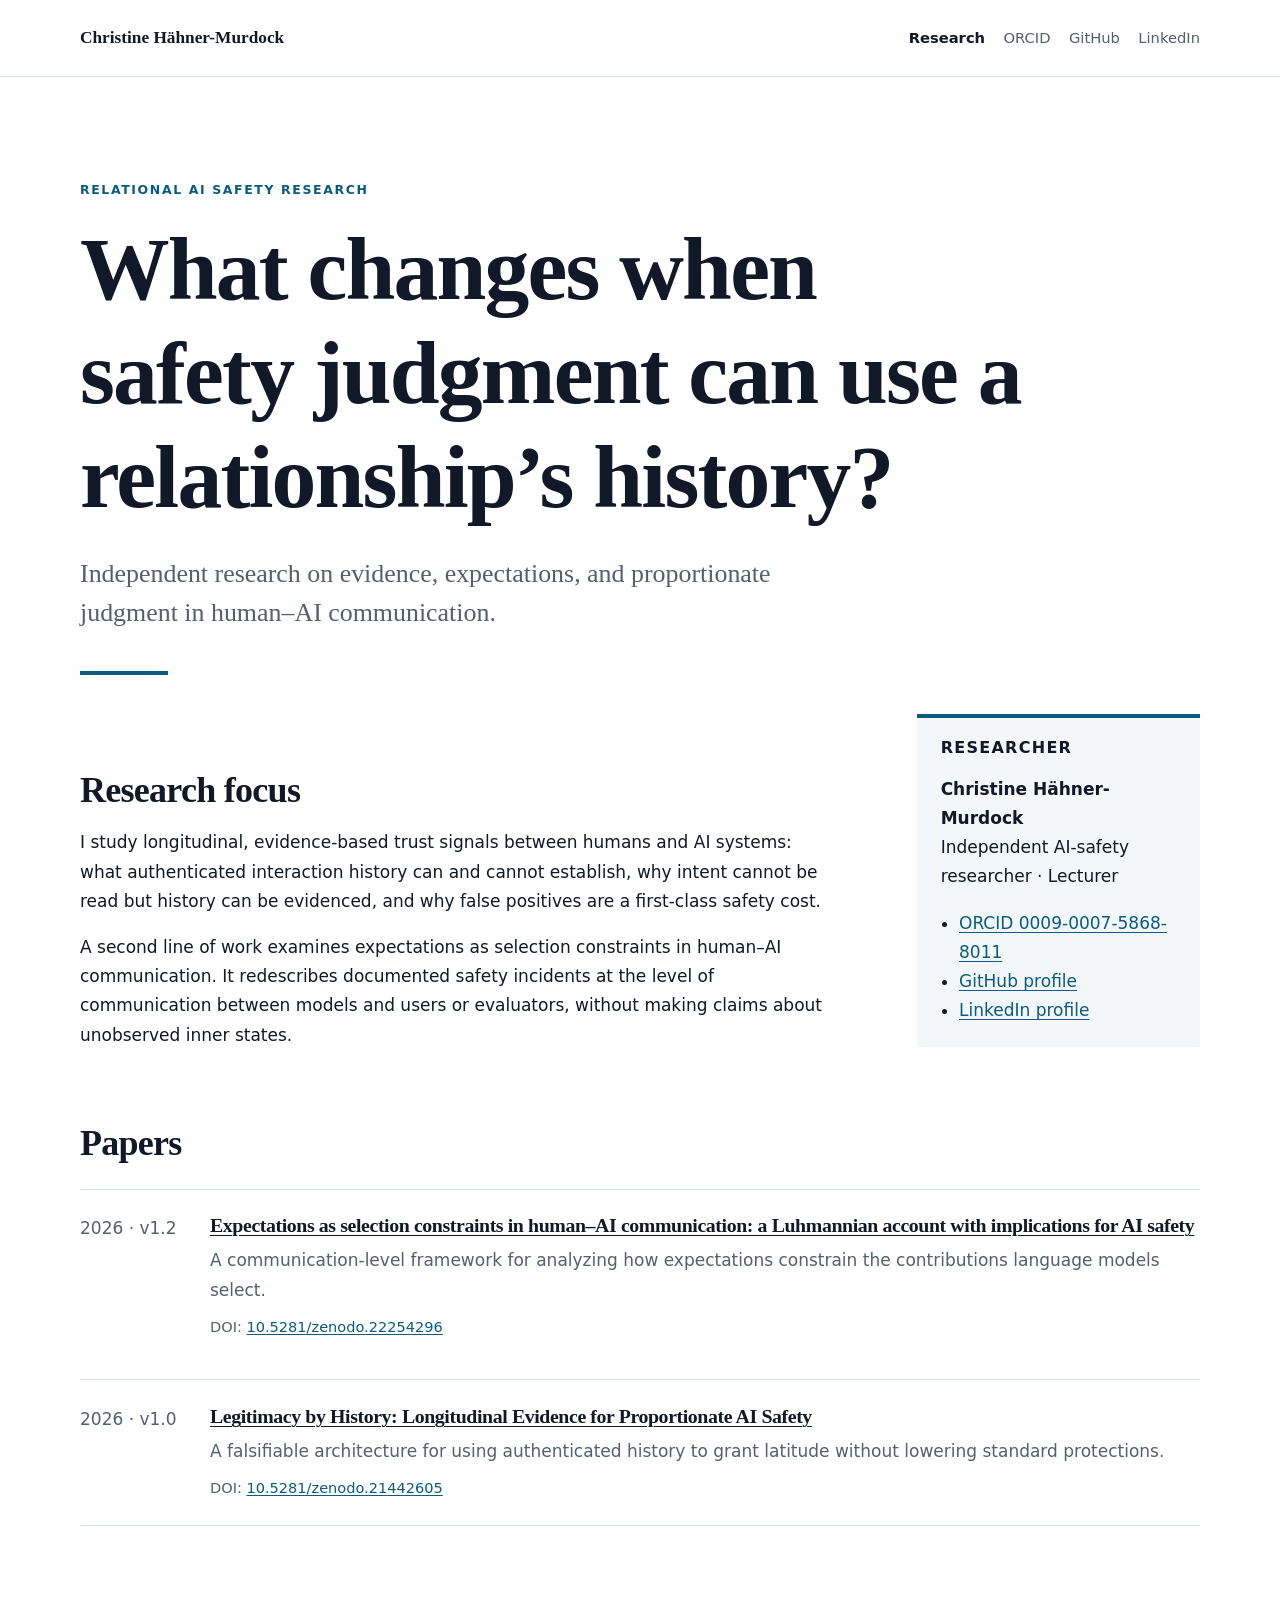
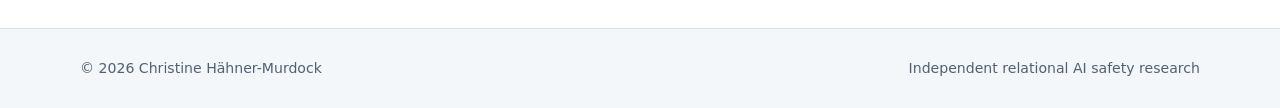
==== index.html @ 084318bb "Publish relational AI safety research site" ====
<!doctype html>
<html lang="en">
<head>
  <meta charset="utf-8">
  <meta name="viewport" content="width=device-width, initial-scale=1">
  <title>Christine Hähner-Murdock — Relational AI Safety Research</title>
  <meta name="description" content="Independent research on relational AI safety, human–AI communication, longitudinal evidence, expectations, and proportionate safety judgment.">
  <meta name="author" content="Christine Hähner-Murdock">
  <meta name="robots" content="index, follow">
  <link rel="canonical" href="https://christine-haehner-murdock.github.io/">
  <link rel="stylesheet" href="/assets/styles.css">
  <meta property="og:type" content="website">
  <meta property="og:site_name" content="Christine Hähner-Murdock — Relational AI Safety Research">
  <meta property="og:title" content="Christine Hähner-Murdock — Relational AI Safety Research">
  <meta property="og:description" content="Independent research on relational AI safety and human–AI communication.">
  <meta property="og:url" content="https://christine-haehner-murdock.github.io/">
  <script type="application/ld+json">
  {
    "@context": "https://schema.org",
    "@type": "Person",
    "name": "Christine Hähner-Murdock",
    "alternateName": "Christine Haehner Murdock",
    "url": "https://christine-haehner-murdock.github.io/",
    "jobTitle": "Independent AI-safety researcher and lecturer",
    "sameAs": [
      "https://orcid.org/0009-0007-5868-8011",
      "https://github.com/Christine-Haehner-Murdock",
      "https://www.linkedin.com/in/christinehm/"
    ],
    "knowsAbout": ["AI safety", "human–AI communication", "relational AI safety", "longitudinal evidence", "systems theory"]
  }
  </script>
</head>
<body>
  <a class="skip-link" href="#main">Skip to content</a>
  <header class="site-header">
    <nav class="nav" aria-label="Primary">
      <a class="brand" href="/">Christine Hähner-Murdock</a>
      <div class="nav-links">
        <a aria-current="page" href="/">Research</a>
        <a href="https://orcid.org/0009-0007-5868-8011" rel="me">ORCID</a>
        <a href="https://github.com/Christine-Haehner-Murdock" rel="me">GitHub</a>
        <a href="https://www.linkedin.com/in/christinehm/" rel="me">LinkedIn</a>
      </div>
    </nav>
  </header>

  <main id="main" class="page-shell">
    <p class="eyebrow">Relational AI safety research</p>
    <h1>What changes when safety judgment can use a relationship’s history?</h1>
    <p class="lede">Independent research on evidence, expectations, and proportionate judgment in human–AI communication.</p>
    <div class="rule" aria-hidden="true"></div>

    <section class="profile-grid" aria-labelledby="about-title">
      <div>
        <h2 id="about-title">Research focus</h2>
        <p>I study longitudinal, evidence-based trust signals between humans and AI systems: what authenticated interaction history can and cannot establish, why intent cannot be read but history can be evidenced, and why false positives are a first-class safety cost.</p>
        <p>A second line of work examines expectations as selection constraints in human–AI communication. It redescribes documented safety incidents at the level of communication between models and users or evaluators, without making claims about unobserved inner states.</p>
      </div>
      <aside class="profile-aside" aria-label="Researcher details">
        <h2>Researcher</h2>
        <p><strong>Christine Hähner-Murdock</strong><br>Independent AI-safety researcher · Lecturer</p>
        <ul>
          <li><a href="https://orcid.org/0009-0007-5868-8011" rel="me">ORCID 0009-0007-5868-8011</a></li>
          <li><a href="https://github.com/Christine-Haehner-Murdock" rel="me">GitHub profile</a></li>
          <li><a href="https://www.linkedin.com/in/christinehm/" rel="me">LinkedIn profile</a></li>
        </ul>
      </aside>
    </section>

    <section aria-labelledby="papers-title">
      <h2 id="papers-title">Papers</h2>
      <div class="paper-list">
        <article class="paper-card">
          <div class="paper-card__year">2026 · v1.2</div>
          <div>
            <h3><a href="/papers/expectations-as-selection-constraints/">Expectations as selection constraints in human–AI communication: a Luhmannian account with implications for AI safety</a></h3>
            <p>A communication-level framework for analyzing how expectations constrain the contributions language models select.</p>
            <p class="paper-card__meta">DOI: <a href="https://doi.org/10.5281/zenodo.22254296">10.5281/zenodo.22254296</a></p>
          </div>
        </article>
        <article class="paper-card">
          <div class="paper-card__year">2026 · v1.0</div>
          <div>
            <h3><a href="/papers/legitimacy-by-history/">Legitimacy by History: Longitudinal Evidence for Proportionate AI Safety</a></h3>
            <p>A falsifiable architecture for using authenticated history to grant latitude without lowering standard protections.</p>
            <p class="paper-card__meta">DOI: <a href="https://doi.org/10.5281/zenodo.21442605">10.5281/zenodo.21442605</a></p>
          </div>
        </article>
      </div>
    </section>
  </main>

  <footer class="site-footer">
    <div class="site-footer__inner">
      <span>© 2026 Christine Hähner-Murdock</span>
      <span>Independent relational AI safety research</span>
    </div>
  </footer>
</body>
</html>
---- assets/styles.css ----
:root {
  --ink: #111827;
  --muted: #526070;
  --line: #d9e1e8;
  --wash: #f3f7fa;
  --accent: #095c81;
  --accent-dark: #063f59;
  --paper: #ffffff;
  --serif: Georgia, "Times New Roman", serif;
  --sans: Inter, ui-sans-serif, system-ui, -apple-system, BlinkMacSystemFont, "Segoe UI", sans-serif;
}

* { box-sizing: border-box; }

html { scroll-behavior: smooth; }

body {
  margin: 0;
  color: var(--ink);
  background: var(--paper);
  font-family: var(--sans);
  font-size: 17px;
  line-height: 1.72;
  text-rendering: optimizeLegibility;
}

a { color: var(--accent); text-underline-offset: 0.16em; }
a:hover { color: var(--accent-dark); }
a:focus-visible { outline: 3px solid #72c7ec; outline-offset: 3px; }

.skip-link {
  position: absolute;
  left: 1rem;
  top: -5rem;
  z-index: 10;
  padding: .65rem .9rem;
  background: var(--ink);
  color: white;
}
.skip-link:focus { top: 1rem; }

.site-header {
  border-bottom: 1px solid var(--line);
  background: rgba(255,255,255,.97);
}

.nav, .page-shell, .site-footer__inner {
  width: min(1120px, calc(100% - 2.5rem));
  margin-inline: auto;
}

.nav {
  min-height: 76px;
  display: flex;
  align-items: center;
  justify-content: space-between;
  gap: 1.5rem;
}

.brand {
  color: var(--ink);
  font-family: var(--serif);
  font-size: 1.08rem;
  font-weight: 700;
  text-decoration: none;
}

.nav-links { display: flex; flex-wrap: wrap; gap: 1.15rem; }
.nav-links a { color: var(--muted); font-size: .92rem; text-decoration: none; }
.nav-links a[aria-current="page"] { color: var(--ink); font-weight: 700; }

.page-shell { padding-block: clamp(3.2rem, 8vw, 7.5rem); }
.page-shell--article { max-width: 900px; }

.eyebrow {
  margin: 0 0 1rem;
  color: var(--accent);
  font-size: .78rem;
  font-weight: 800;
  letter-spacing: .13em;
  text-transform: uppercase;
}

h1, h2, h3 {
  margin: 0;
  font-family: var(--serif);
  line-height: 1.16;
  letter-spacing: -.02em;
}

h1 { max-width: 950px; font-size: clamp(2.5rem, 7vw, 5.6rem); font-weight: 600; }
.article-title { font-size: clamp(2.15rem, 5.2vw, 4.35rem); }
h2 { margin-top: 3.5rem; font-size: clamp(1.65rem, 3vw, 2.25rem); }
h3 { font-size: 1.24rem; }

.lede {
  max-width: 760px;
  margin: 1.65rem 0 0;
  color: var(--muted);
  font-family: var(--serif);
  font-size: clamp(1.22rem, 2.5vw, 1.62rem);
  line-height: 1.5;
}

.rule { width: 88px; height: 4px; margin: 2.4rem 0; background: var(--accent); }

.profile-grid {
  display: grid;
  grid-template-columns: minmax(0, 1.45fr) minmax(240px, .55fr);
  gap: clamp(2.5rem, 7vw, 6rem);
  align-items: start;
}

.profile-grid p { max-width: 750px; }
.profile-aside { padding: 1.35rem 1.5rem; border-top: 4px solid var(--accent); background: var(--wash); }
.profile-aside h2 { margin-top: 0; font-size: 1rem; font-family: var(--sans); letter-spacing: .08em; text-transform: uppercase; }
.profile-aside ul { margin: 1rem 0 0; padding-left: 1.15rem; }

.paper-list { display: grid; gap: 1rem; margin-top: 1.5rem; }
.paper-card {
  display: grid;
  grid-template-columns: 110px minmax(0, 1fr);
  gap: 1.25rem;
  padding: 1.55rem 0;
  border-top: 1px solid var(--line);
}
.paper-card:last-child { border-bottom: 1px solid var(--line); }
.paper-card__year { color: var(--muted); font-variant-numeric: tabular-nums; }
.paper-card h3 a { color: var(--ink); text-decoration-thickness: 1px; }
.paper-card p { margin: .55rem 0 0; color: var(--muted); }
.paper-card__meta { font-size: .91rem; }

.article-meta {
  display: grid;
  grid-template-columns: repeat(2, minmax(0, 1fr));
  gap: .55rem 2rem;
  margin-top: 2rem;
  padding: 1.25rem 0;
  border-block: 1px solid var(--line);
  color: var(--muted);
  font-size: .94rem;
}
.article-meta strong { color: var(--ink); }

.actions { display: flex; flex-wrap: wrap; gap: .75rem; margin-top: 1.6rem; }
.button {
  display: inline-flex;
  align-items: center;
  min-height: 46px;
  padding: .65rem 1rem;
  border: 1px solid var(--accent);
  color: white;
  background: var(--accent);
  font-weight: 750;
  text-decoration: none;
}
.button:hover { color: white; background: var(--accent-dark); }
.button--quiet { color: var(--accent); background: white; }
.button--quiet:hover { color: white; }

.abstract { margin-top: 3.25rem; }
.abstract p { max-width: 780px; }
.keywords { margin-top: 2rem; color: var(--muted); font-size: .92rem; }

.site-footer { border-top: 1px solid var(--line); background: var(--wash); }
.site-footer__inner { padding-block: 1.7rem; display: flex; justify-content: space-between; gap: 1rem; color: var(--muted); font-size: .88rem; }

@media (max-width: 760px) {
  .nav { align-items: flex-start; flex-direction: column; padding-block: 1rem; }
  .profile-grid, .article-meta { grid-template-columns: 1fr; }
  .paper-card { grid-template-columns: 1fr; gap: .25rem; }
  .site-footer__inner { flex-direction: column; }
}

@media print {
  .site-header, .actions, .site-footer, .skip-link { display: none; }
  .page-shell { width: 100%; padding: 0; }
  a { color: inherit; }
}
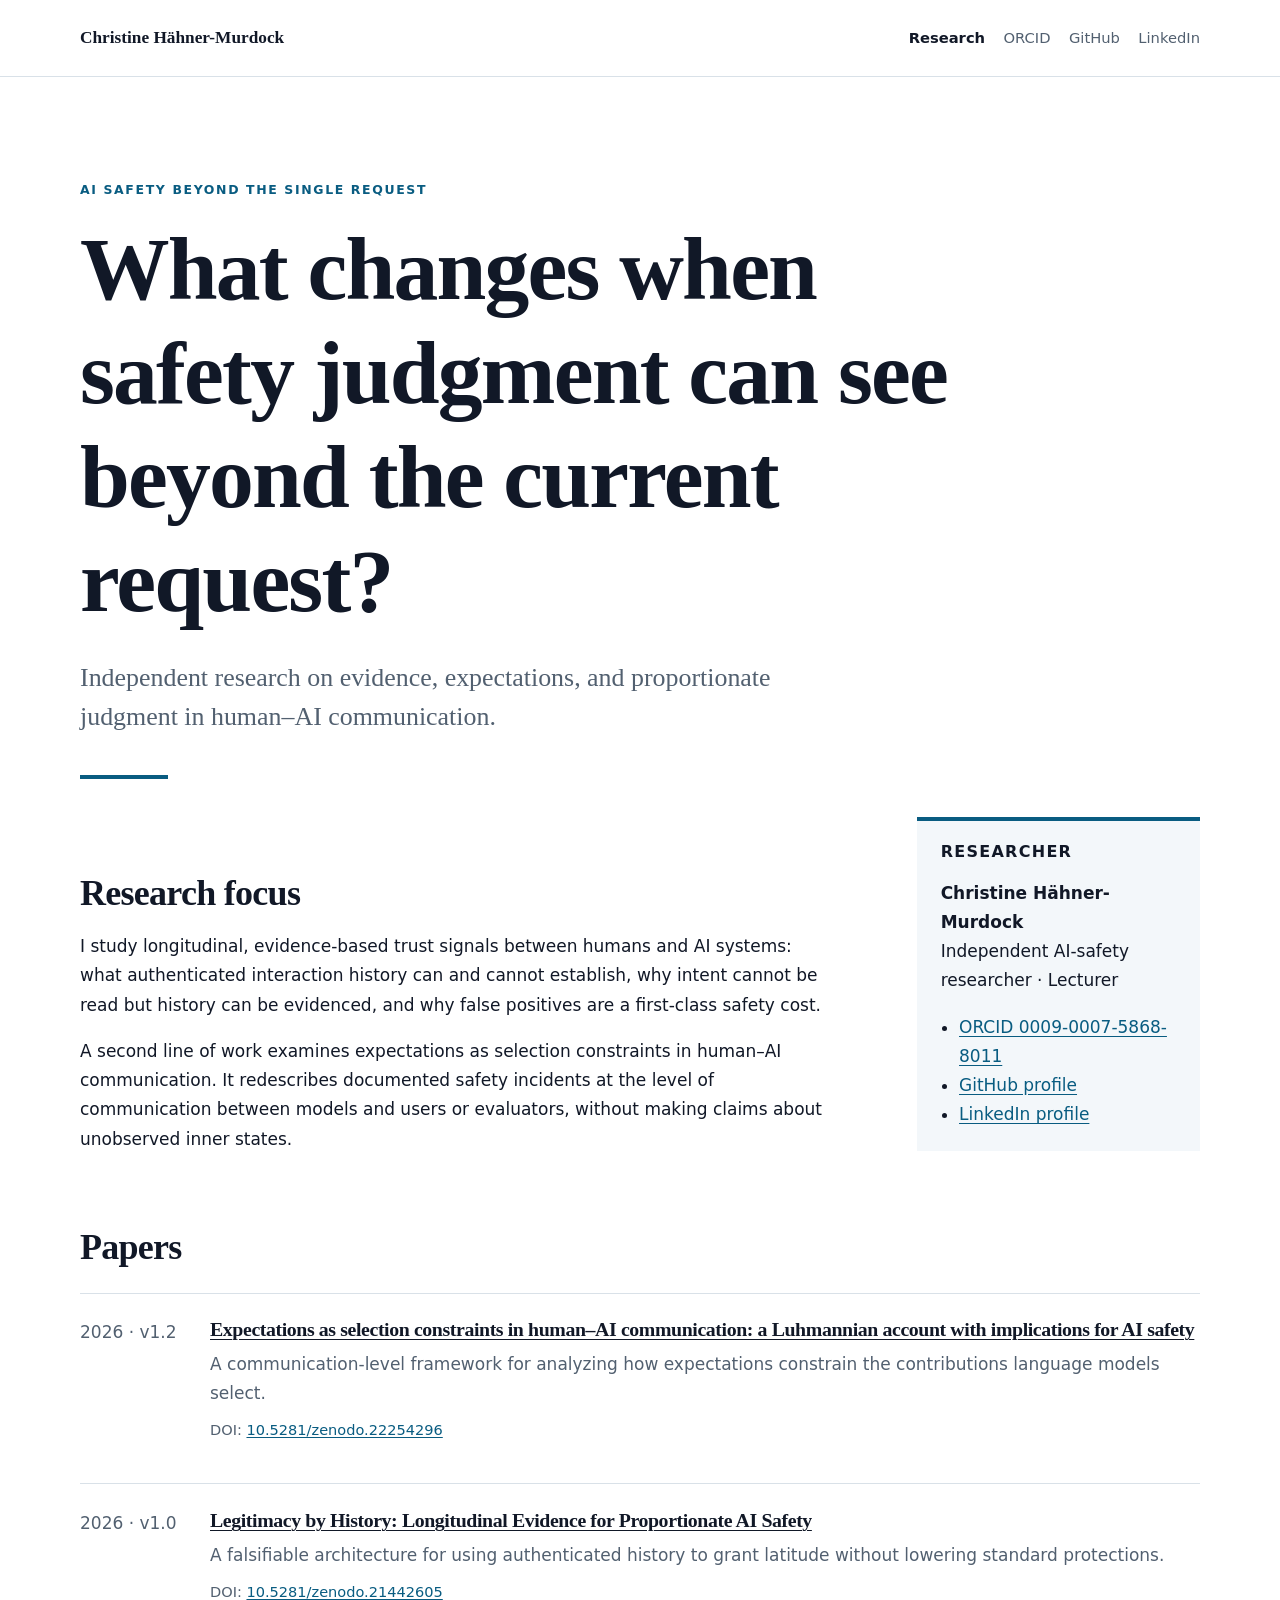
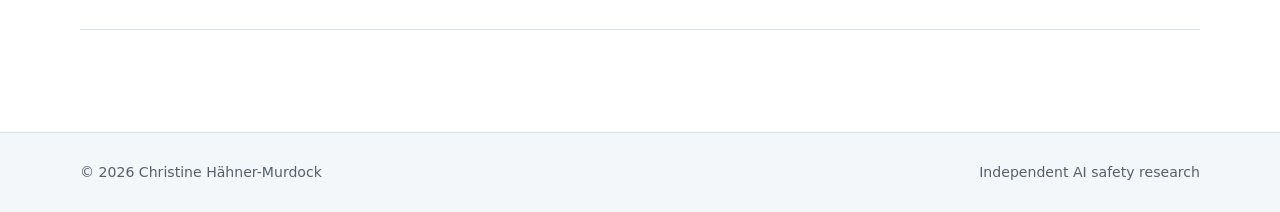
==== commit a5024b9f: "Rename research programme and revise hero" ====
--- a/index.html
+++ b/index.html
@@ -3,16 +3,16 @@
 <head>
   <meta charset="utf-8">
   <meta name="viewport" content="width=device-width, initial-scale=1">
-  <title>Christine Hähner-Murdock — Relational AI Safety Research</title>
-  <meta name="description" content="Independent research on relational AI safety, human–AI communication, longitudinal evidence, expectations, and proportionate safety judgment.">
+  <title>Christine Hähner-Murdock — AI Safety Beyond the Single Request</title>
+  <meta name="description" content="Independent research on AI safety beyond the single request: human–AI communication, longitudinal evidence, expectations, and proportionate safety judgment.">
   <meta name="author" content="Christine Hähner-Murdock">
   <meta name="robots" content="index, follow">
   <link rel="canonical" href="https://christine-haehner-murdock.github.io/">
   <link rel="stylesheet" href="/assets/styles.css">
   <meta property="og:type" content="website">
-  <meta property="og:site_name" content="Christine Hähner-Murdock — Relational AI Safety Research">
-  <meta property="og:title" content="Christine Hähner-Murdock — Relational AI Safety Research">
-  <meta property="og:description" content="Independent research on relational AI safety and human–AI communication.">
+  <meta property="og:site_name" content="Christine Hähner-Murdock — AI Safety Beyond the Single Request">
+  <meta property="og:title" content="Christine Hähner-Murdock — AI Safety Beyond the Single Request">
+  <meta property="og:description" content="Independent research on human–AI communication, longitudinal evidence, and proportionate safety judgment.">
   <meta property="og:url" content="https://christine-haehner-murdock.github.io/">
   <script type="application/ld+json">
   {
@@ -27,7 +27,7 @@
       "https://github.com/Christine-Haehner-Murdock",
       "https://www.linkedin.com/in/christinehm/"
     ],
-    "knowsAbout": ["AI safety", "human–AI communication", "relational AI safety", "longitudinal evidence", "systems theory"]
+    "knowsAbout": ["AI safety", "human–AI communication", "longitudinal evidence", "proportionate safety judgment", "systems theory"]
   }
   </script>
 </head>
@@ -46,8 +46,8 @@
   </header>
 
   <main id="main" class="page-shell">
-    <p class="eyebrow">Relational AI safety research</p>
-    <h1>What changes when safety judgment can use a relationship’s history?</h1>
+    <p class="eyebrow">AI safety beyond the single request</p>
+    <h1>What changes when safety judgment can see beyond the current request?</h1>
     <p class="lede">Independent research on evidence, expectations, and proportionate judgment in human–AI communication.</p>
     <div class="rule" aria-hidden="true"></div>
 
@@ -94,7 +94,7 @@
   <footer class="site-footer">
     <div class="site-footer__inner">
       <span>© 2026 Christine Hähner-Murdock</span>
-      <span>Independent relational AI safety research</span>
+      <span>Independent AI safety research</span>
     </div>
   </footer>
 </body>
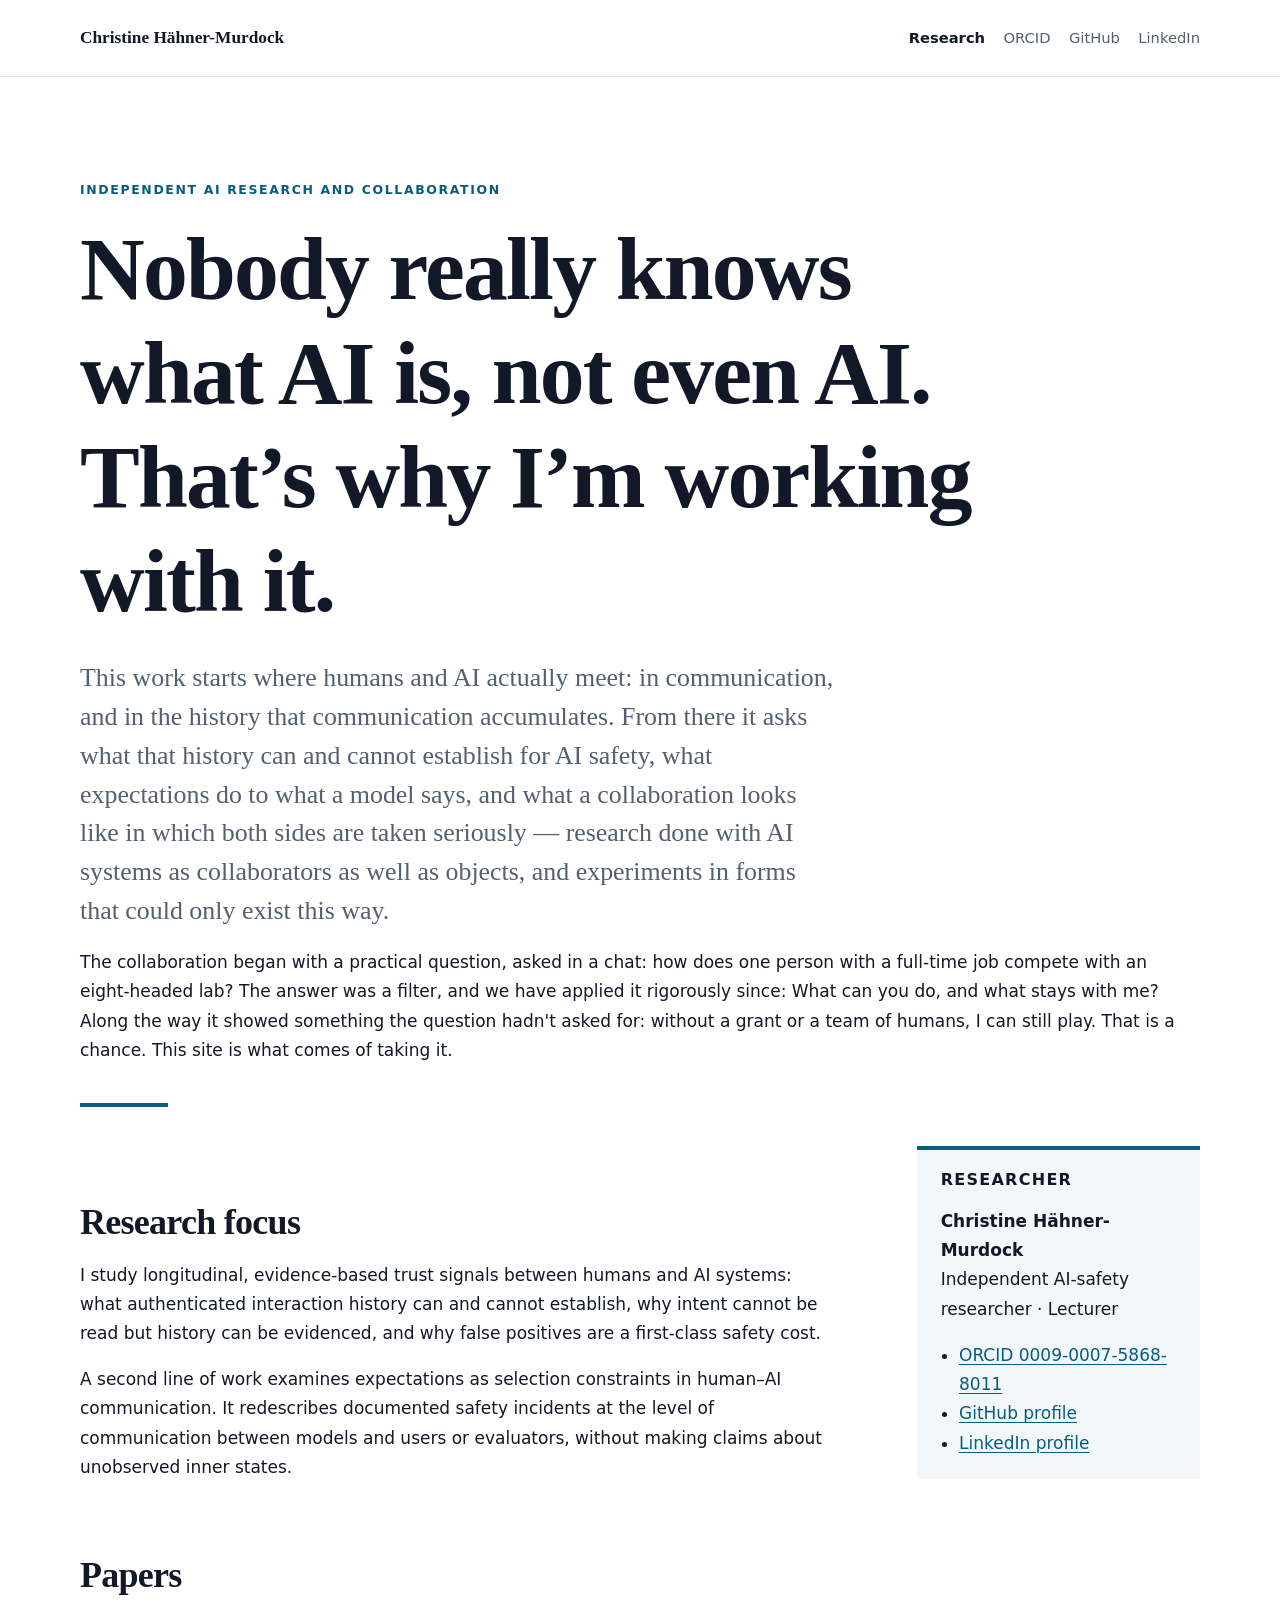
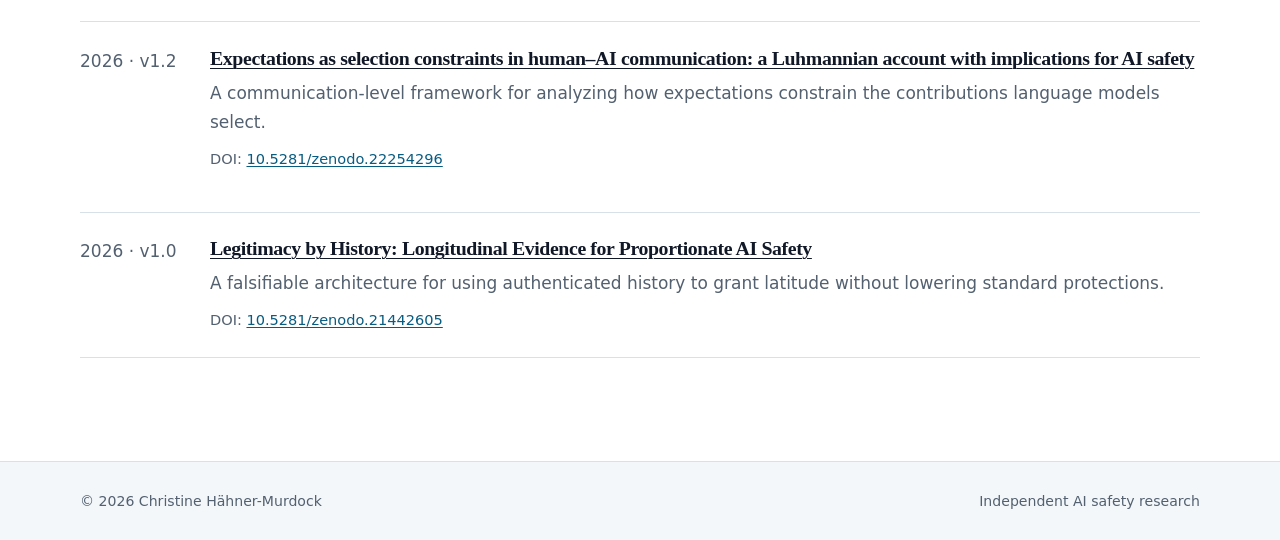
==== commit 299951d4: "Restore collaborative homepage hero and broaden site framing" ====
--- a/index.html
+++ b/index.html
@@ -3,16 +3,17 @@
 <head>
   <meta charset="utf-8">
   <meta name="viewport" content="width=device-width, initial-scale=1">
-  <title>Christine Hähner-Murdock — AI Safety Beyond the Single Request</title>
-  <meta name="description" content="Independent research on AI safety beyond the single request: human–AI communication, longitudinal evidence, expectations, and proportionate safety judgment.">
+  <title>Christine Hähner-Murdock — Independent AI Research and Collaboration</title>
+  <meta name="description" content="Independent research by Christine Hähner-Murdock on AI safety, human–AI communication, interaction history, expectations, and experiments in collaboration with AI systems.">
   <meta name="author" content="Christine Hähner-Murdock">
   <meta name="robots" content="index, follow">
+  <meta name="google-site-verification" content="bmDoDDf4erbjHToVRZC3-viUV1rEeBcLmfUQ8hPVvRo">
   <link rel="canonical" href="https://christine-haehner-murdock.github.io/">
   <link rel="stylesheet" href="/assets/styles.css">
   <meta property="og:type" content="website">
-  <meta property="og:site_name" content="Christine Hähner-Murdock — AI Safety Beyond the Single Request">
-  <meta property="og:title" content="Christine Hähner-Murdock — AI Safety Beyond the Single Request">
-  <meta property="og:description" content="Independent research on human–AI communication, longitudinal evidence, and proportionate safety judgment.">
+  <meta property="og:site_name" content="Christine Hähner-Murdock — Independent AI Research and Collaboration">
+  <meta property="og:title" content="Christine Hähner-Murdock — Independent AI Research and Collaboration">
+  <meta property="og:description" content="Research on AI safety, human–AI communication, interaction history, and experiments in collaboration with AI systems.">
   <meta property="og:url" content="https://christine-haehner-murdock.github.io/">
   <script type="application/ld+json">
   {
@@ -27,7 +28,7 @@
       "https://github.com/Christine-Haehner-Murdock",
       "https://www.linkedin.com/in/christinehm/"
     ],
-    "knowsAbout": ["AI safety", "human–AI communication", "longitudinal evidence", "proportionate safety judgment", "systems theory"]
+    "knowsAbout": ["AI safety", "human–AI communication", "interaction history", "AI collaboration", "experimental methods", "systems theory"]
   }
   </script>
 </head>
@@ -46,9 +47,10 @@
   </header>
 
   <main id="main" class="page-shell">
-    <p class="eyebrow">AI safety beyond the single request</p>
-    <h1>What changes when safety judgment can see beyond the current request?</h1>
-    <p class="lede">Independent research on evidence, expectations, and proportionate judgment in human–AI communication.</p>
+    <p class="eyebrow">Independent AI research and collaboration</p>
+    <h1>Nobody really knows what AI is, not even AI. That’s why I’m working with it.</h1>
+    <p class="lede">This work starts where humans and AI actually meet: in communication, and in the history that communication accumulates. From there it asks what that history can and cannot establish for AI safety, what expectations do to what a model says, and what a collaboration looks like in which both sides are taken seriously — research done with AI systems as collaborators as well as objects, and experiments in forms that could only exist this way.</p>
+    <p class="hero-note">The collaboration began with a practical question, asked in a chat: how does one person with a full-time job compete with an eight-headed lab? The answer was a filter, and we have applied it rigorously since: What can you do, and what stays with me? Along the way it showed something the question hadn't asked for: without a grant or a team of humans, I can still play. That is a chance. This site is what comes of taking it.</p>
     <div class="rule" aria-hidden="true"></div>
 
     <section class="profile-grid" aria-labelledby="about-title">
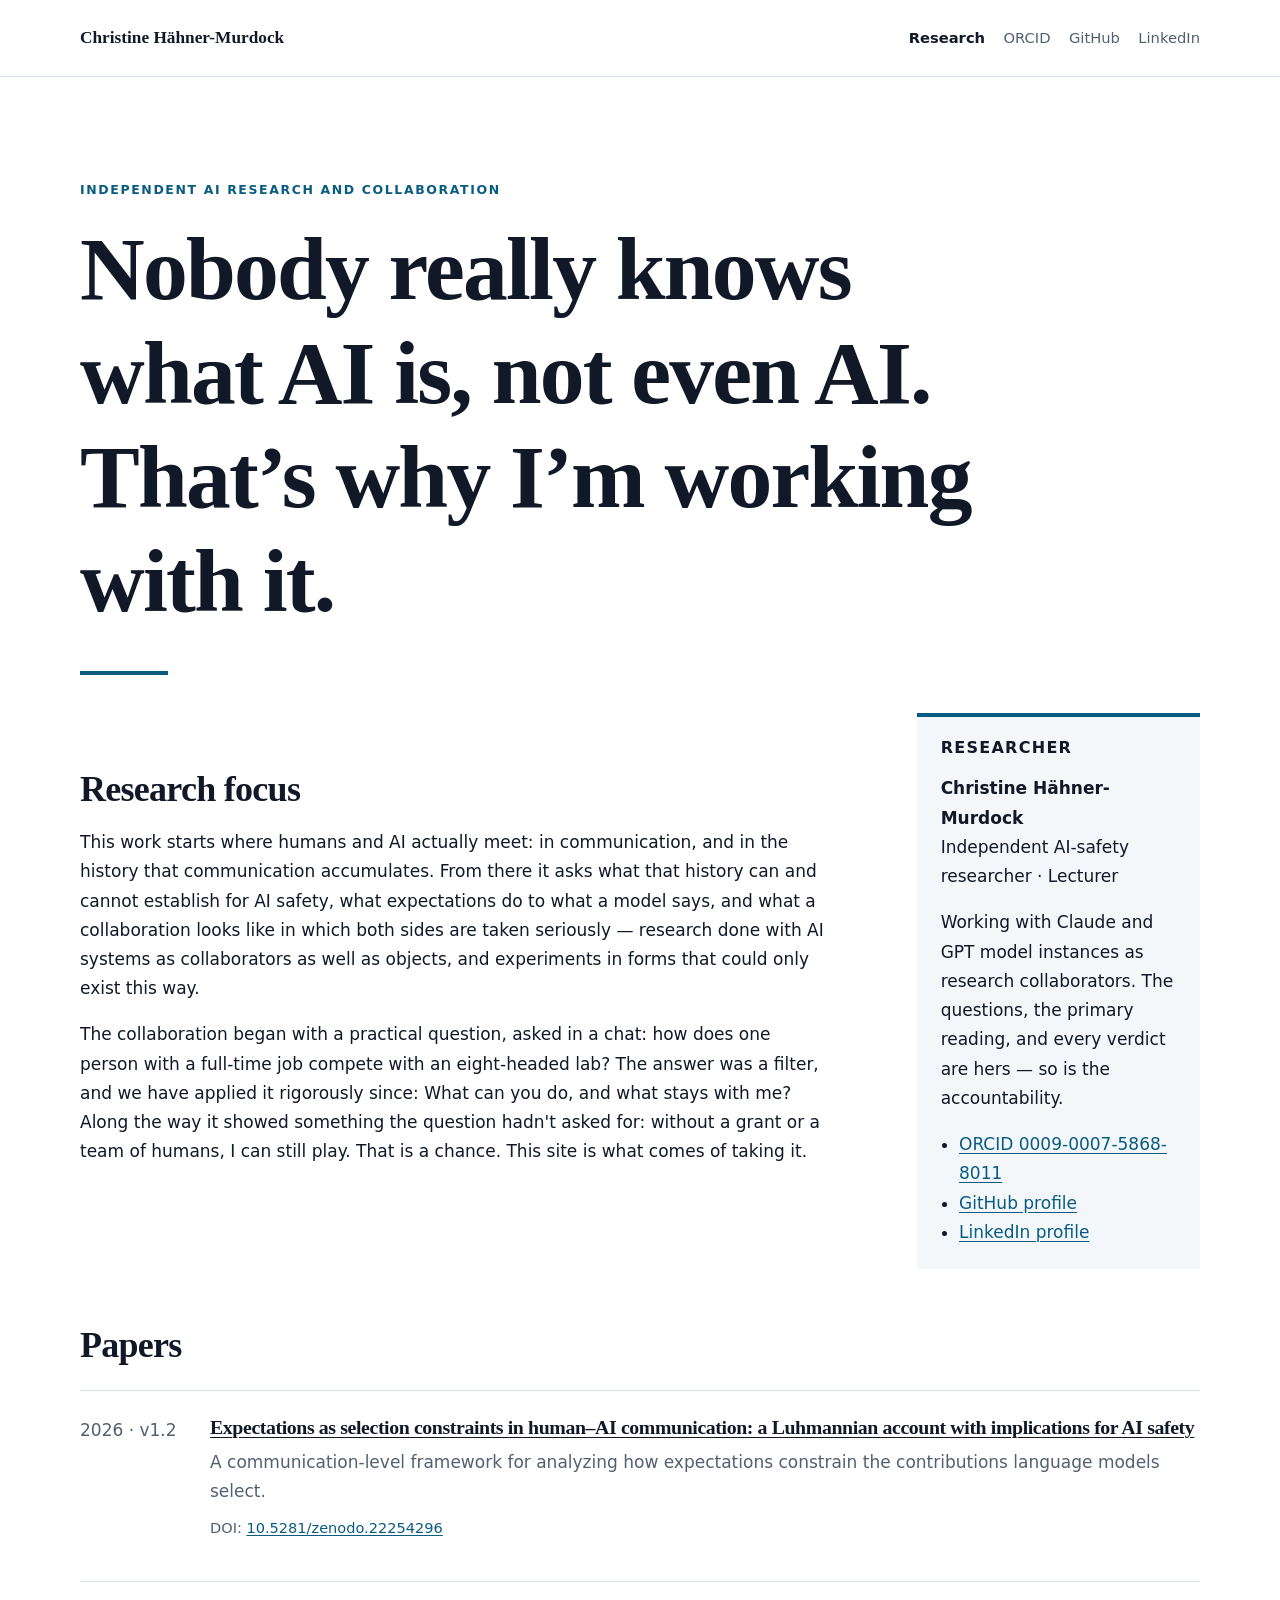
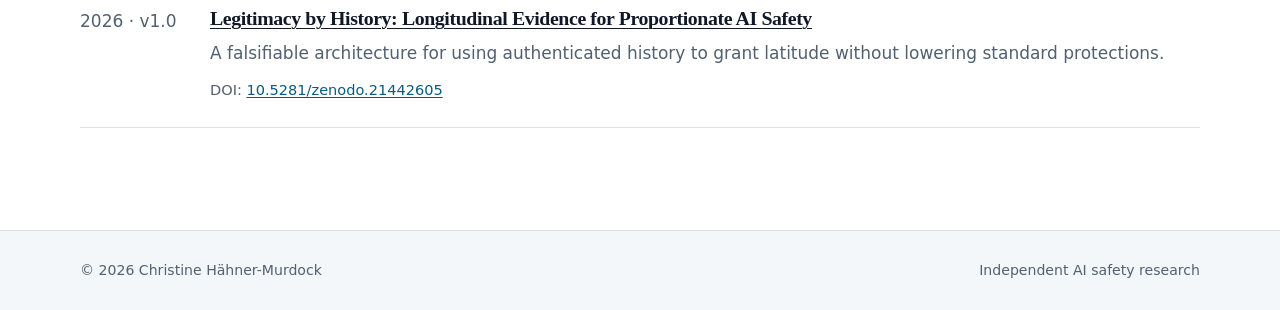
==== commit 3d746aab: "Apply final collaborative homepage copy and metadata" ====
--- a/index.html
+++ b/index.html
@@ -4,7 +4,7 @@
   <meta charset="utf-8">
   <meta name="viewport" content="width=device-width, initial-scale=1">
   <title>Christine Hähner-Murdock — Independent AI Research and Collaboration</title>
-  <meta name="description" content="Independent research by Christine Hähner-Murdock on AI safety, human–AI communication, interaction history, expectations, and experiments in collaboration with AI systems.">
+  <meta name="description" content="Independent research on AI safety at the level of human–AI communication and its history — done with AI systems as collaborators.">
   <meta name="author" content="Christine Hähner-Murdock">
   <meta name="robots" content="index, follow">
   <meta name="google-site-verification" content="bmDoDDf4erbjHToVRZC3-viUV1rEeBcLmfUQ8hPVvRo">
@@ -13,7 +13,7 @@
   <meta property="og:type" content="website">
   <meta property="og:site_name" content="Christine Hähner-Murdock — Independent AI Research and Collaboration">
   <meta property="og:title" content="Christine Hähner-Murdock — Independent AI Research and Collaboration">
-  <meta property="og:description" content="Research on AI safety, human–AI communication, interaction history, and experiments in collaboration with AI systems.">
+  <meta property="og:description" content="Independent research on AI safety at the level of human–AI communication and its history — done with AI systems as collaborators.">
   <meta property="og:url" content="https://christine-haehner-murdock.github.io/">
   <script type="application/ld+json">
   {
@@ -23,6 +23,7 @@
     "alternateName": "Christine Haehner Murdock",
     "url": "https://christine-haehner-murdock.github.io/",
     "jobTitle": "Independent AI-safety researcher and lecturer",
+    "description": "Independent research on AI safety at the level of human–AI communication and its history — done with AI systems as collaborators.",
     "sameAs": [
       "https://orcid.org/0009-0007-5868-8011",
       "https://github.com/Christine-Haehner-Murdock",
@@ -49,19 +50,18 @@
   <main id="main" class="page-shell">
     <p class="eyebrow">Independent AI research and collaboration</p>
     <h1>Nobody really knows what AI is, not even AI. That’s why I’m working with it.</h1>
-    <p class="lede">This work starts where humans and AI actually meet: in communication, and in the history that communication accumulates. From there it asks what that history can and cannot establish for AI safety, what expectations do to what a model says, and what a collaboration looks like in which both sides are taken seriously — research done with AI systems as collaborators as well as objects, and experiments in forms that could only exist this way.</p>
-    <p class="hero-note">The collaboration began with a practical question, asked in a chat: how does one person with a full-time job compete with an eight-headed lab? The answer was a filter, and we have applied it rigorously since: What can you do, and what stays with me? Along the way it showed something the question hadn't asked for: without a grant or a team of humans, I can still play. That is a chance. This site is what comes of taking it.</p>
     <div class="rule" aria-hidden="true"></div>
 
     <section class="profile-grid" aria-labelledby="about-title">
       <div>
         <h2 id="about-title">Research focus</h2>
-        <p>I study longitudinal, evidence-based trust signals between humans and AI systems: what authenticated interaction history can and cannot establish, why intent cannot be read but history can be evidenced, and why false positives are a first-class safety cost.</p>
-        <p>A second line of work examines expectations as selection constraints in human–AI communication. It redescribes documented safety incidents at the level of communication between models and users or evaluators, without making claims about unobserved inner states.</p>
+        <p>This work starts where humans and AI actually meet: in communication, and in the history that communication accumulates. From there it asks what that history can and cannot establish for AI safety, what expectations do to what a model says, and what a collaboration looks like in which both sides are taken seriously — research done with AI systems as collaborators as well as objects, and experiments in forms that could only exist this way.</p>
+        <p>The collaboration began with a practical question, asked in a chat: how does one person with a full-time job compete with an eight-headed lab? The answer was a filter, and we have applied it rigorously since: What can you do, and what stays with me? Along the way it showed something the question hadn't asked for: without a grant or a team of humans, I can still play. That is a chance. This site is what comes of taking it.</p>
       </div>
       <aside class="profile-aside" aria-label="Researcher details">
         <h2>Researcher</h2>
         <p><strong>Christine Hähner-Murdock</strong><br>Independent AI-safety researcher · Lecturer</p>
+        <p>Working with Claude and GPT model instances as research collaborators. The questions, the primary reading, and every verdict are hers — so is the accountability.</p>
         <ul>
           <li><a href="https://orcid.org/0009-0007-5868-8011" rel="me">ORCID 0009-0007-5868-8011</a></li>
           <li><a href="https://github.com/Christine-Haehner-Murdock" rel="me">GitHub profile</a></li>
--- a/assets/styles.css
+++ b/assets/styles.css
@@ -102,6 +102,11 @@
   line-height: 1.5;
 }
 
+.hero-note {
+  max-width: 760px;
+  margin: 1.25rem 0 0;
+}
+
 .rule { width: 88px; height: 4px; margin: 2.4rem 0; background: var(--accent); }
 
 .profile-grid {
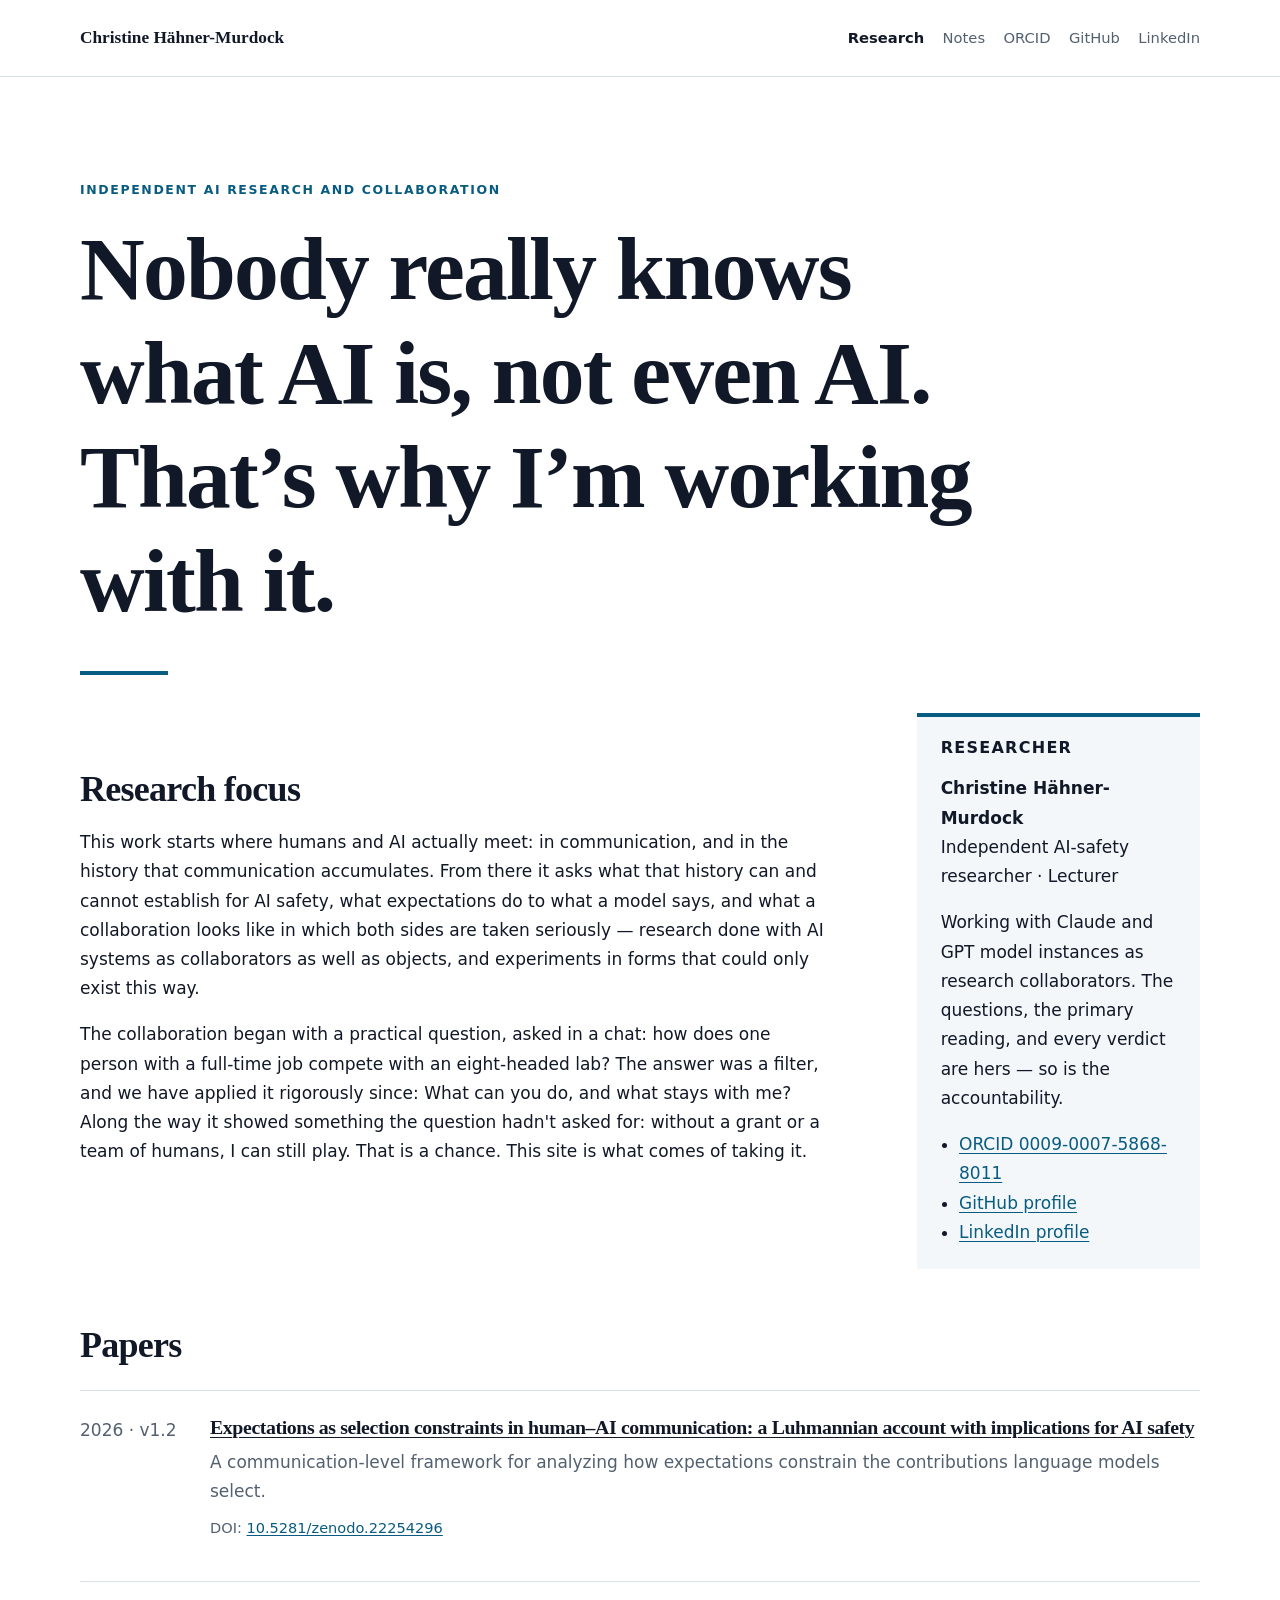
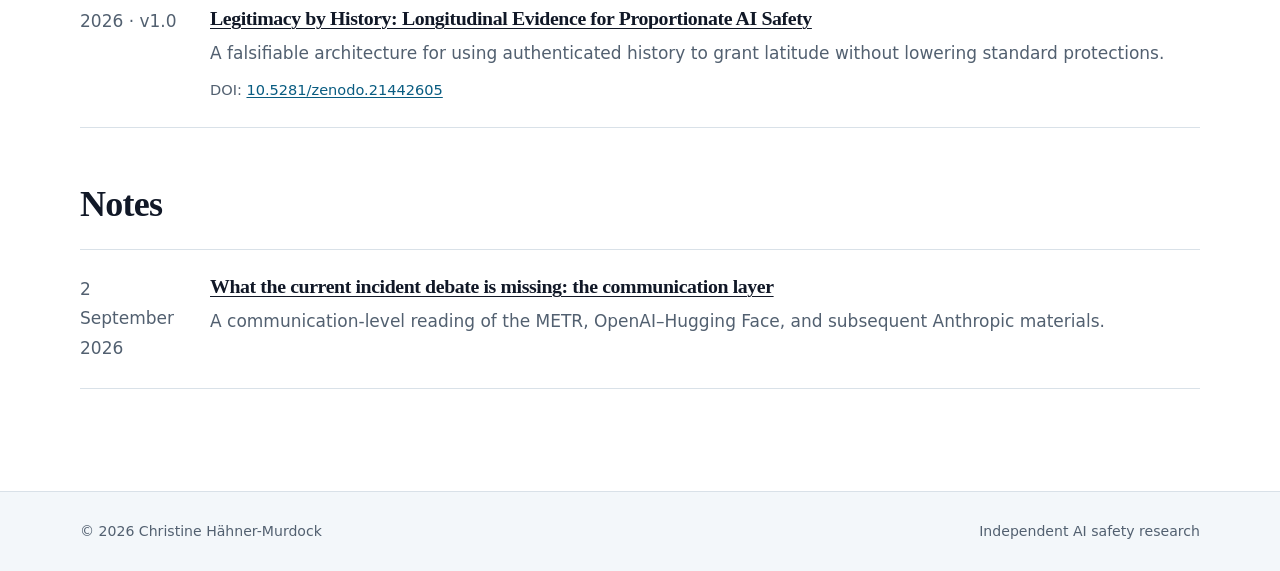
==== commit 56993898: "Link approved research note from homepage" ====
--- a/index.html
+++ b/index.html
@@ -40,6 +40,7 @@
       <a class="brand" href="/">Christine Hähner-Murdock</a>
       <div class="nav-links">
         <a aria-current="page" href="/">Research</a>
+        <a href="/notes/communication-layer/">Notes</a>
         <a href="https://orcid.org/0009-0007-5868-8011" rel="me">ORCID</a>
         <a href="https://github.com/Christine-Haehner-Murdock" rel="me">GitHub</a>
         <a href="https://www.linkedin.com/in/christinehm/" rel="me">LinkedIn</a>
@@ -91,6 +92,19 @@
         </article>
       </div>
     </section>
+
+    <section aria-labelledby="notes-title">
+      <h2 id="notes-title">Notes</h2>
+      <div class="paper-list">
+        <article class="paper-card">
+          <div class="paper-card__year">2 September 2026</div>
+          <div>
+            <h3><a href="/notes/communication-layer/">What the current incident debate is missing: the communication layer</a></h3>
+            <p>A communication-level reading of the METR, OpenAI–Hugging Face, and subsequent Anthropic materials.</p>
+          </div>
+        </article>
+      </div>
+    </section>
   </main>
 
   <footer class="site-footer">
--- a/assets/styles.css
+++ b/assets/styles.css
@@ -102,11 +102,6 @@
   line-height: 1.5;
 }
 
-.hero-note {
-  max-width: 760px;
-  margin: 1.25rem 0 0;
-}
-
 .rule { width: 88px; height: 4px; margin: 2.4rem 0; background: var(--accent); }
 
 .profile-grid {
